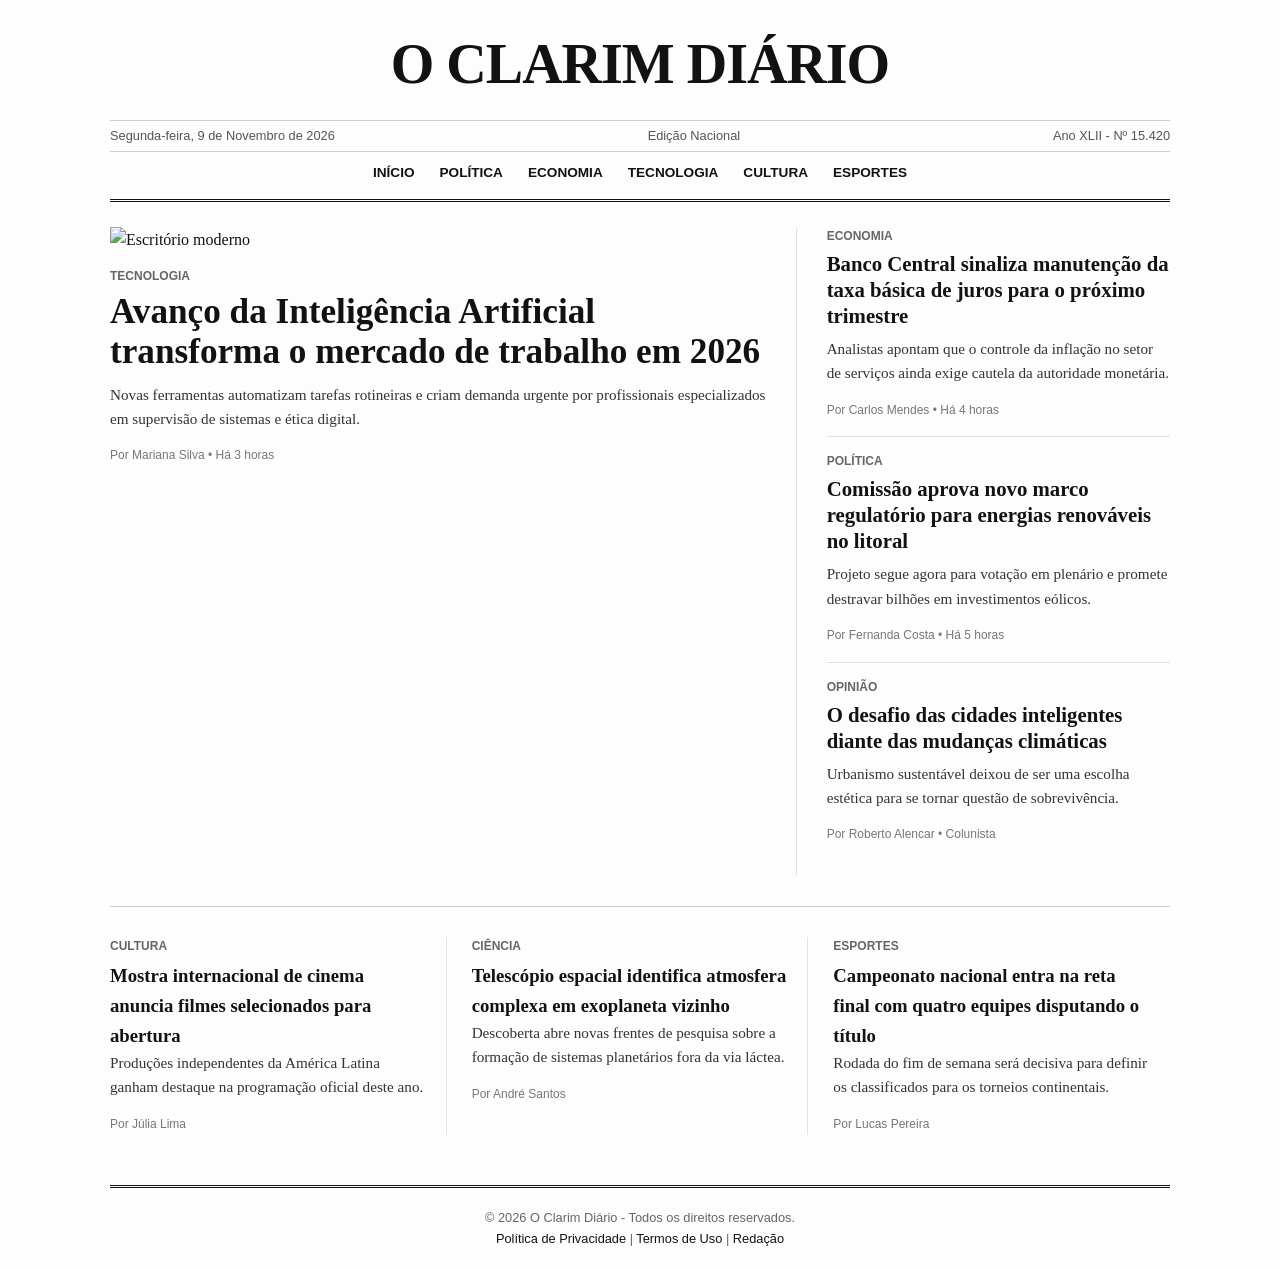
==== HTML/index.html @ 6b8b37ea "atualizando base e adicionando CSS" ====
<!DOCTYPE html>
<html lang="pt-BR">
<head>
    <meta charset="UTF-8">
    <meta name="viewport" content="width=device-width, initial-scale=1.0">
    <title>O Clarim Diário - Notícias e Análises</title>
    <link rel="stylesheet" href="../CSS/index.css">
</head>
<body>

    <header>
        <h1>O Clarim Diário</h1>
        <div class="info-edicao">
            <span>Segunda-feira, 9 de Novembro de 2026</span>
            <span>Edição Nacional</span>
            <span>Ano XLII - Nº 15.420</span>
        </div>
        <nav>
            <ul>
                <li><a href="index.html">Início</a></li>
                <li><a href="#politica">Política</a></li>
                <li><a href="#economia">Economia</a></li>
                <li><a href="#tecnologia">Tecnologia</a></li>
                <li><a href="#cultura">Cultura</a></li>
                <li><a href="#esportes">Esportes</a></li>
            </ul>
        </nav>
    </header>

    <main>
        <!-- Seção Principal em Grade (2 Colunas) -->
        <section class="grade-noticias">
            <!-- Manchete Principal -->
            <article class="manchete-principal">
                <a href="artigo.html">
                    <img src="../Imagens/escritorio-moderno.jpg" alt="Escritório moderno">
                    <span class="categoria">Tecnologia</span>
                    <h2>Avanço da Inteligência Artificial transforma o mercado de trabalho em 2026</h2>
                </a>
                <p class="resumo">Novas ferramentas automatizam tarefas rotineiras e criam demanda urgente por profissionais especializados em supervisão de sistemas e ética digital.</p>
                <span class="autor-data">Por Mariana Silva • Há 3 horas</span>
            </article>

            <!-- Coluna Lateral com Notícias Secundárias -->
            <div class="coluna-lateral">
                <article>
                    <span class="categoria">Economia</span>
                    <h3><a href="artigo.html">Banco Central sinaliza manutenção da taxa básica de juros para o próximo trimestre</a></h3>
                    <p class="resumo">Analistas apontam que o controle da inflação no setor de serviços ainda exige cautela da autoridade monetária.</p>
                    <span class="autor-data">Por Carlos Mendes • Há 4 horas</span>
                </article>

                <article>
                    <span class="categoria">Política</span>
                    <h3><a href="artigo.html">Comissão aprova novo marco regulatório para energias renováveis no litoral</a></h3>
                    <p class="resumo">Projeto segue agora para votação em plenário e promete destravar bilhões em investimentos eólicos.</p>
                    <span class="autor-data">Por Fernanda Costa • Há 5 horas</span>
                </article>

                <article>
                    <span class="categoria">Opinião</span>
                    <h3><a href="artigo.html">O desafio das cidades inteligentes diante das mudanças climáticas</a></h3>
                    <p class="resumo">Urbanismo sustentável deixou de ser uma escolha estética para se tornar questão de sobrevivência.</p>
                    <span class="autor-data">Por Roberto Alencar • Colunista</span>
                </article>
            </div>
        </section>

        <!-- Grade Inferior (3 Colunas) -->
        <section class="grade-secundaria">
            <article>
                <span class="categoria">Cultura</span>
                <h3><a href="artigo.html">Mostra internacional de cinema anuncia filmes selecionados para abertura</a></h3>
                <p class="resumo">Produções independentes da América Latina ganham destaque na programação oficial deste ano.</p>
                <span class="autor-data">Por Júlia Lima</span>
            </article>

            <article>
                <span class="categoria">Ciência</span>
                <h3><a href="artigo.html">Telescópio espacial identifica atmosfera complexa em exoplaneta vizinho</a></h3>
                <p class="resumo">Descoberta abre novas frentes de pesquisa sobre a formação de sistemas planetários fora da via láctea.</p>
                <span class="autor-data">Por André Santos</span>
            </article>

            <article>
                <span class="categoria">Esportes</span>
                <h3><a href="artigo.html">Campeonato nacional entra na reta final com quatro equipes disputando o título</a></h3>
                <p class="resumo">Rodada do fim de semana será decisiva para definir os classificados para os torneios continentais.</p>
                <span class="autor-data">Por Lucas Pereira</span>
            </article>
        </section>
    </main>

    <footer>
        <p>&copy; 2026 O Clarim Diário - Todos os direitos reservados.</p>
        <p><a href="#privacidade">Política de Privacidade</a> | <a href="#termos">Termos de Uso</a> | <a href="#contato">Redação</a></p>
    </footer>

</body>
</html>
---- CSS/index.css ----
/* Reset básico e tipografia clássica */
* {
    box-sizing: border-box;
    margin: 0;
    padding: 0;
}

body {
    font-family: Georgia, "Times New Roman", Times, serif;
    background-color: #fdfdfd;
    color: #121212;
    line-height: 1.6;
    max-width: 1100px;
    margin: 0 auto;
    padding: 20px;
}

a {
    color: #121212;
    text-decoration: none;
}

a:hover {
    text-decoration: underline;
}

/* Cabeçalho estilo jornal impresso */
header {
    text-align: center;
    border-bottom: 3px double #121212;
    padding-bottom: 15px;
    margin-bottom: 25px;
}

header h1 {
    font-size: 3.5rem;
    font-weight: 900;
    letter-spacing: -1px;
    text-transform: uppercase;
    margin-bottom: 5px;
}

.info-edicao {
    font-family: Arial, Helvetica, sans-serif;
    font-size: 0.8rem;
    color: #555;
    border-top: 1px solid #ccc;
    border-bottom: 1px solid #ccc;
    padding: 5px 0;
    margin: 10px 0;
    display: flex;
    justify-content: space-between;
}

nav ul {
    list-style: none;
    display: flex;
    justify-content: center;
    gap: 25px;
    font-family: Arial, Helvetica, sans-serif;
    font-size: 0.85rem;
    font-weight: bold;
    text-transform: uppercase;
    margin-top: 10px;
}

/* Grade da Página Inicial (Home) */
.grade-noticias {
    display: grid;
    grid-template-columns: 2fr 1fr;
    gap: 30px;
    border-bottom: 1px solid #ccc;
    padding-bottom: 30px;
    margin-bottom: 30px;
}

.manchete-principal {
    border-right: 1px solid #e2e2e2;
    padding-right: 30px;
}

.manchete-principal img {
    width: 100%;
    height: auto;
    margin-bottom: 15px;
}

.manchete-principal h2 {
    font-size: 2.2rem;
    line-height: 1.15;
    margin-bottom: 10px;
}

.coluna-lateral article {
    border-bottom: 1px solid #e2e2e2;
    padding-bottom: 15px;
    margin-bottom: 15px;
}

.coluna-lateral article:last-child {
    border-bottom: none;
}

.coluna-lateral h3 {
    font-size: 1.3rem;
    line-height: 1.25;
    margin-bottom: 8px;
}

/* Grade Secundária (3 colunas) */
.grade-secundaria {
    display: grid;
    grid-template-columns: repeat(3, 1fr);
    gap: 25px;
}

.grade-secundaria article {
    border-right: 1px solid #e2e2e2;
    padding-right: 20px;
}

.grade-secundaria article:last-child {
    border-right: none;
}

.categoria {
    font-family: Arial, Helvetica, sans-serif;
    font-size: 0.75rem;
    font-weight: bold;
    text-transform: uppercase;
    color: #666;
    display: block;
    margin-bottom: 5px;
}

.resumo {
    font-size: 0.95rem;
    color: #333;
    margin-bottom: 10px;
}

.autor-data {
    font-family: Arial, Helvetica, sans-serif;
    font-size: 0.75rem;
    color: #777;
}

/* Estilos Específicos da Página de Artigo */
.artigo-container {
    max-width: 720px;
    margin: 0 auto;
}

.artigo-header {
    text-align: left;
    border-bottom: 1px solid #e2e2e2;
    margin-bottom: 20px;
}

.artigo-header h2 {
    font-size: 2.5rem;
    line-height: 1.15;
    margin: 10px 0;
}

.subtitulo {
    font-size: 1.25rem;
    color: #555;
    font-style: italic;
    margin-bottom: 15px;
}

.artigo-corpo p {
    font-size: 1.15rem;
    margin-bottom: 20px;
    text-align: justify;
}

.artigo-corpo figure {
    margin: 25px 0;
}

.artigo-corpo img {
    width: 100%;
    height: auto;
}

.artigo-corpo figcaption {
    font-family: Arial, Helvetica, sans-serif;
    font-size: 0.8rem;
    color: #666;
    margin-top: 5px;
}

blockquote {
    border-left: 3px solid #121212;
    padding-left: 20px;
    margin: 25px 0;
    font-size: 1.3rem;
    font-style: italic;
    color: #333;
}

/* Seção de Comentários */
.comentarios {
    margin-top: 40px;
    padding-top: 20px;
    border-top: 2px solid #121212;
}

.comentario-item {
    border-bottom: 1px solid #eee;
    padding: 15px 0;
}

form {
    margin-top: 20px;
    background: #f4f4f4;
    padding: 20px;
}

input, textarea {
    width: 100%;
    padding: 8px;
    margin: 5px 0 15px 0;
    border: 1px solid #ccc;
    font-family: inherit;
}

button {
    background-color: #121212;
    color: #fff;
    border: none;
    padding: 10px 20px;
    cursor: pointer;
    font-family: Arial, sans-serif;
    text-transform: uppercase;
    font-weight: bold;
}

/* Rodapé */
footer {
    margin-top: 50px;
    padding-top: 20px;
    border-top: 3px double #121212;
    text-align: center;
    font-family: Arial, Helvetica, sans-serif;
    font-size: 0.8rem;
    color: #666;
}

/* Responsividade básica para celulares */
@media (max-width: 768px) {
    .grade-noticias, .grade-secundaria {
        grid-template-columns: 1fr;
    }
    .manchete-principal, .grade-secundaria article {
        border-right: none;
        padding-right: 0;
        border-bottom: 1px solid #e2e2e2;
        padding-bottom: 20px;
    }
    header h1 {
        font-size: 2.2rem;
    }
}
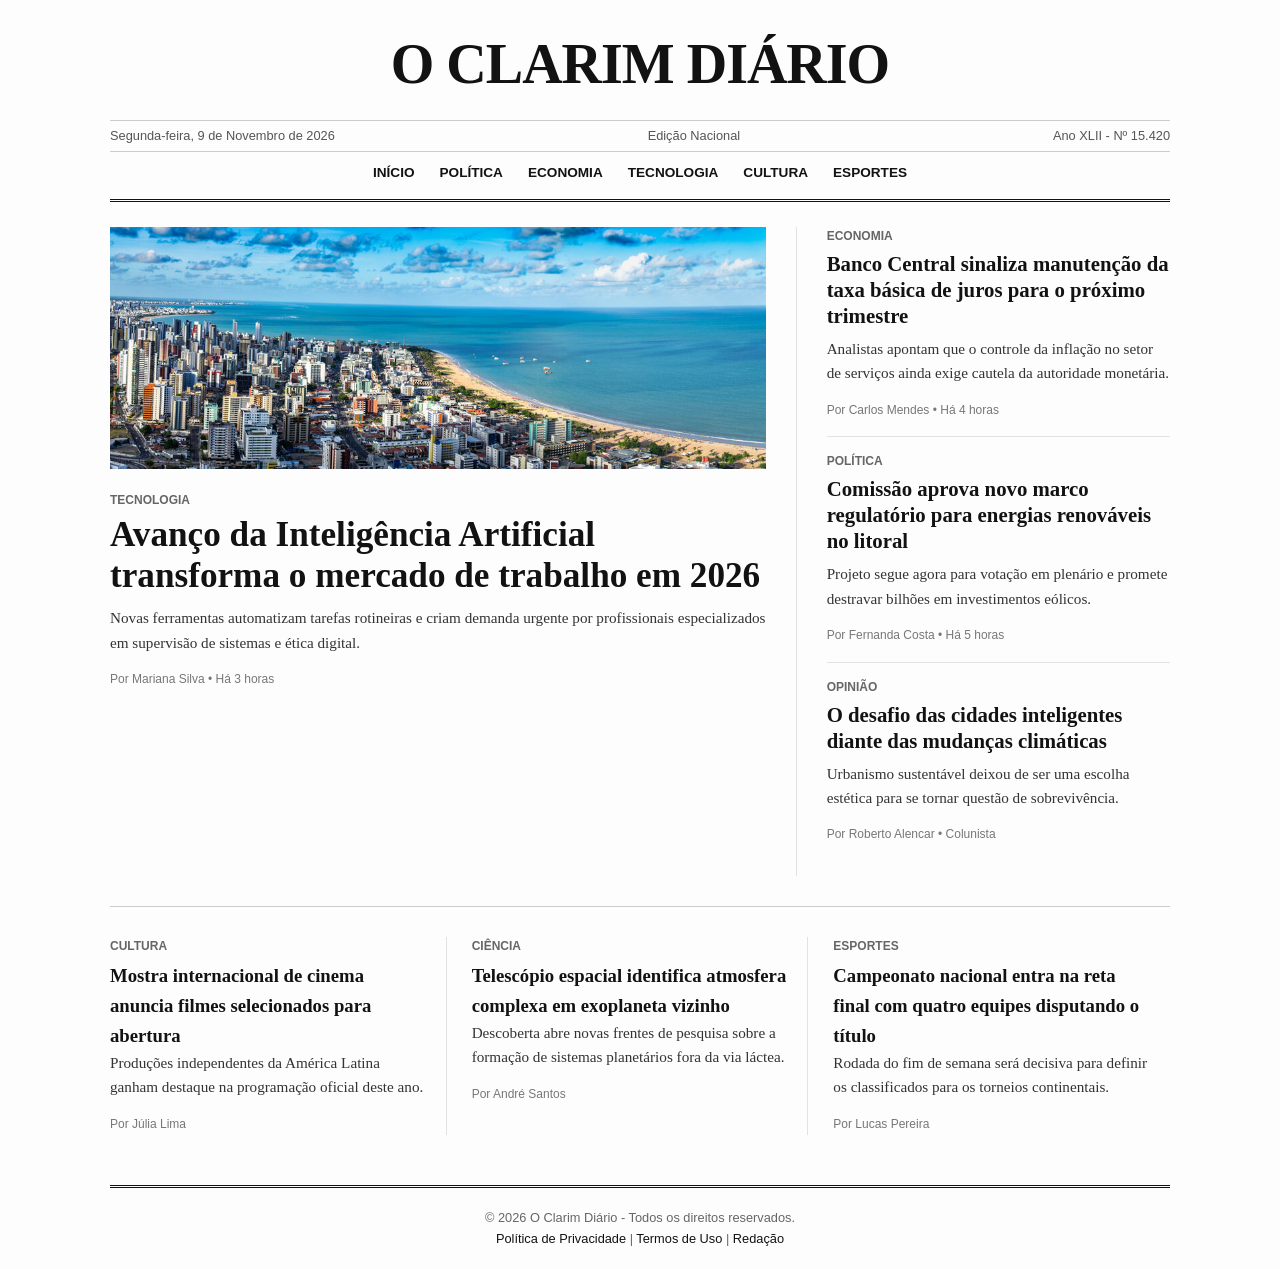
==== commit d56ab843: "adicionando imagem" ====
--- a/HTML/index.html
+++ b/HTML/index.html
@@ -32,8 +32,8 @@
         <section class="grade-noticias">
             <!-- Manchete Principal -->
             <article class="manchete-principal">
-                <a href="artigo.html">
-                    <img src="../Imagens/escritorio-moderno.jpg" alt="Escritório moderno">
+                <a href="artigos.html">
+                    <img src="../IMAGENS/360_F_562206900_ldLZOoWgf4XnoTmwVUwNDneIzvKTCr1F.png" alt="Foto de João pessoa">
                     <span class="categoria">Tecnologia</span>
                     <h2>Avanço da Inteligência Artificial transforma o mercado de trabalho em 2026</h2>
                 </a>
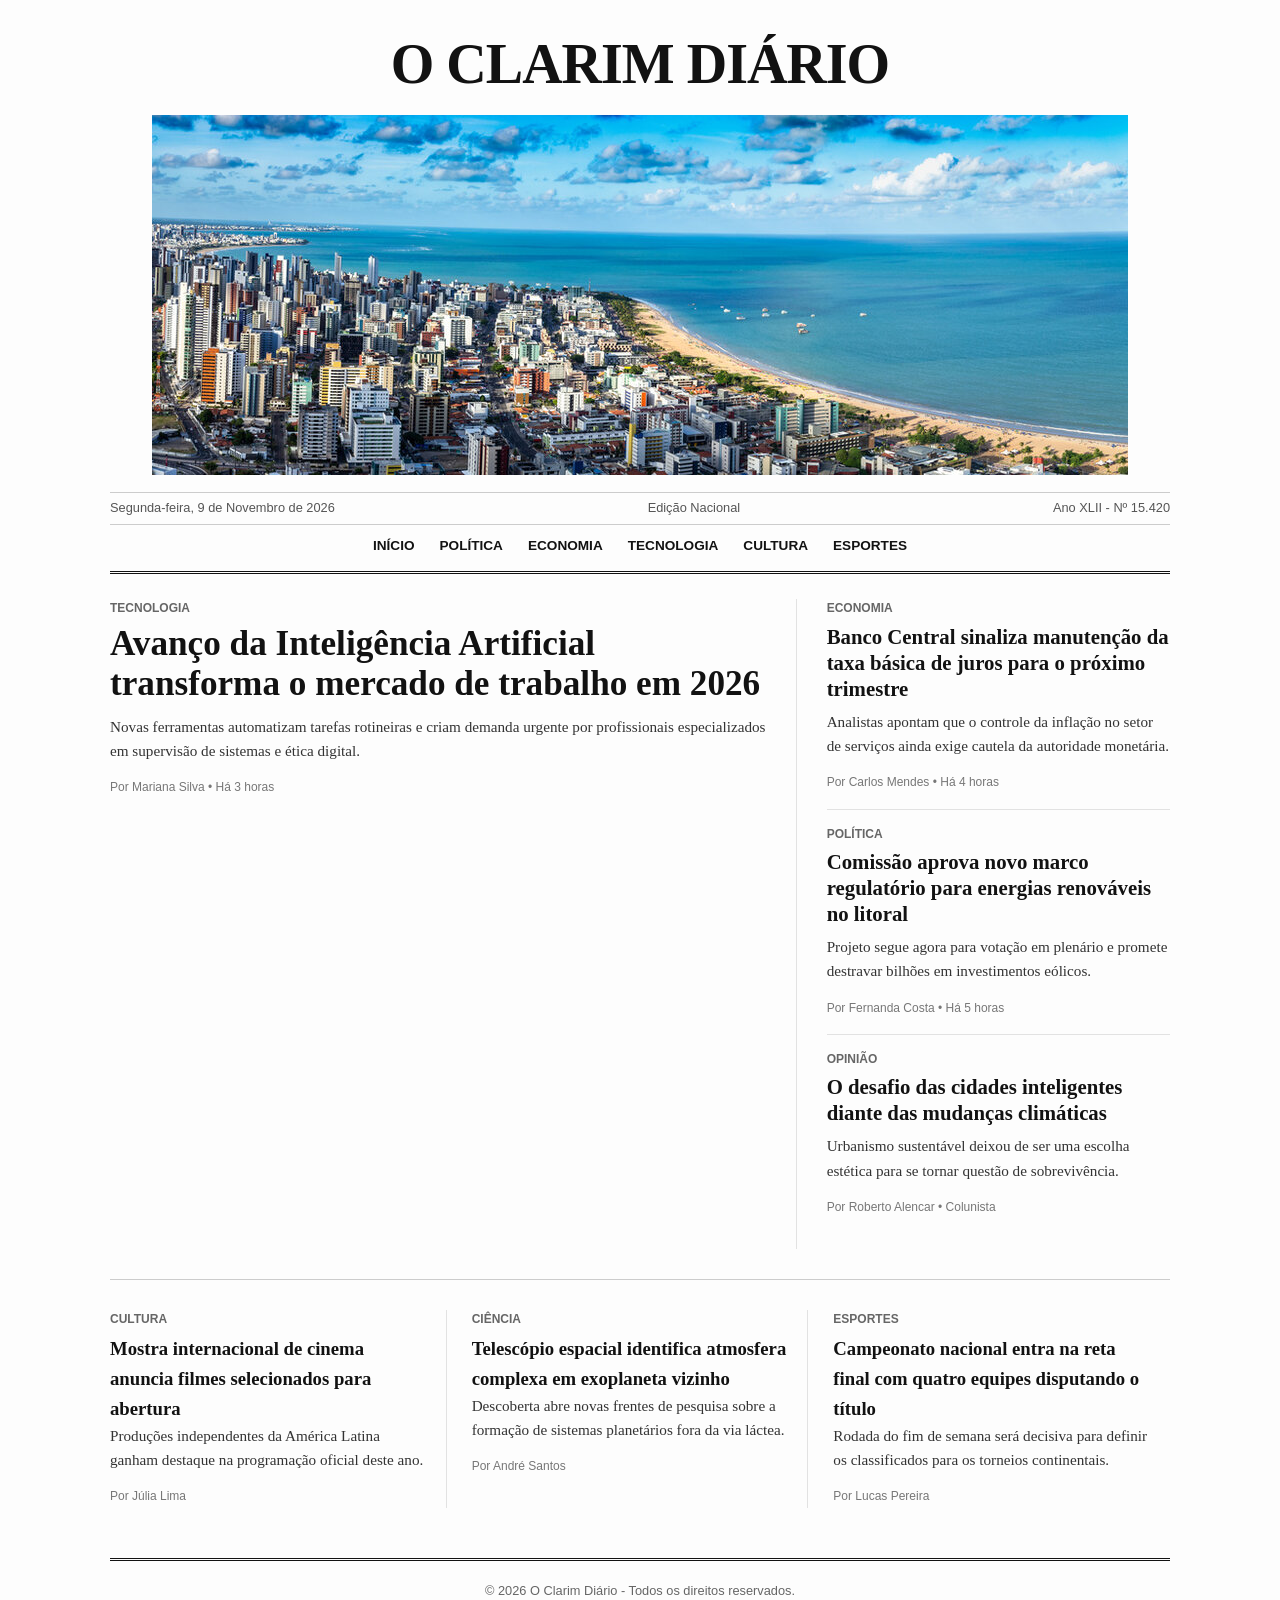
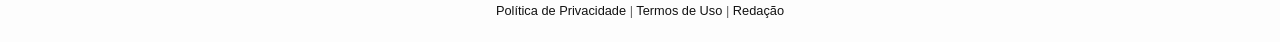
==== commit ac0fccb2: "mudando posição da imagem" ====
--- a/HTML/index.html
+++ b/HTML/index.html
@@ -10,6 +10,7 @@
 
     <header>
         <h1>O Clarim Diário</h1>
+       <img src="../IMAGENS/360_F_562206900_ldLZOoWgf4XnoTmwVUwNDneIzvKTCr1F.png" alt="Foto de João pessoa">        
         <div class="info-edicao">
             <span>Segunda-feira, 9 de Novembro de 2026</span>
             <span>Edição Nacional</span>
@@ -33,7 +34,6 @@
             <!-- Manchete Principal -->
             <article class="manchete-principal">
                 <a href="artigos.html">
-                    <img src="../IMAGENS/360_F_562206900_ldLZOoWgf4XnoTmwVUwNDneIzvKTCr1F.png" alt="Foto de João pessoa">
                     <span class="categoria">Tecnologia</span>
                     <h2>Avanço da Inteligência Artificial transforma o mercado de trabalho em 2026</h2>
                 </a>
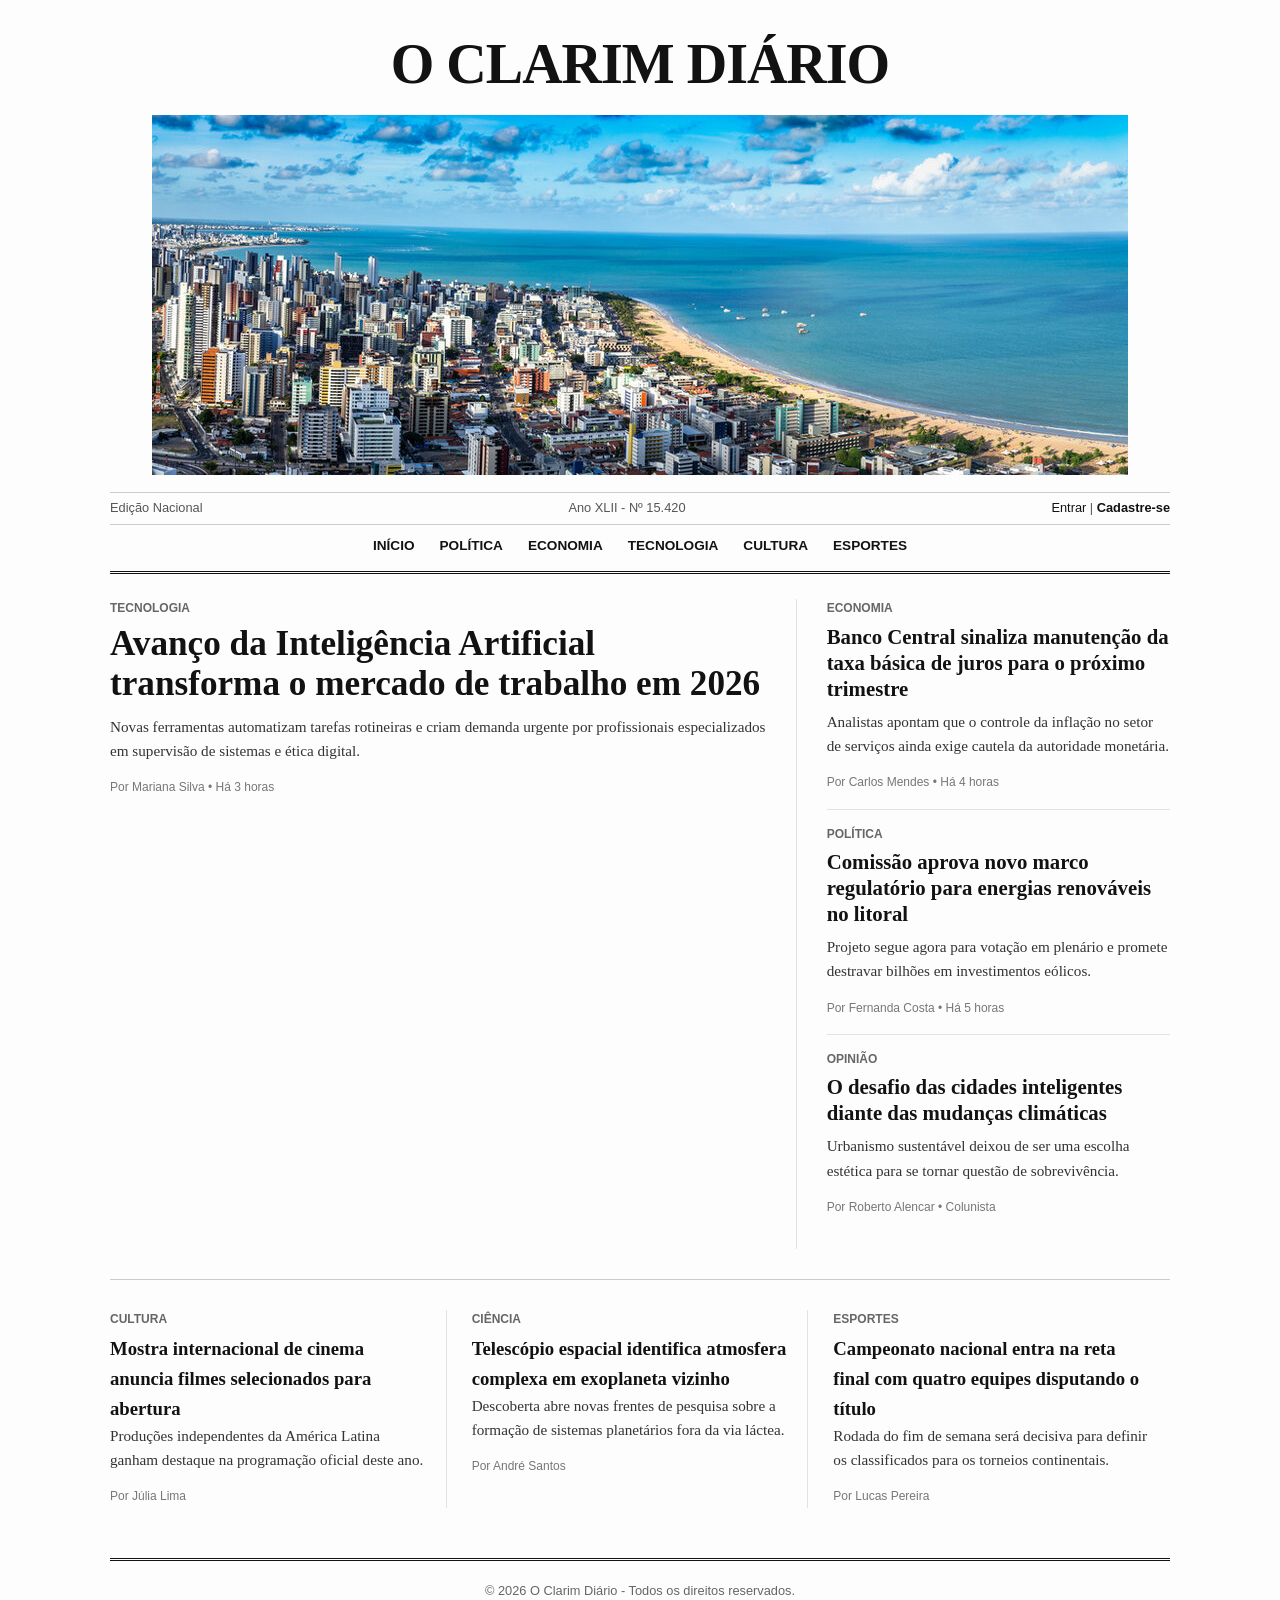
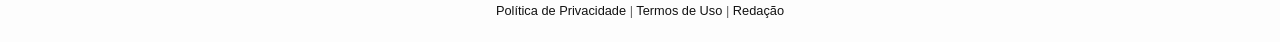
==== commit 54fa453c: "Atualizando texto e adicionando página pra postar notícias" ====
--- a/HTML/index.html
+++ b/HTML/index.html
@@ -12,9 +12,9 @@
         <h1>O Clarim Diário</h1>
        <img src="../IMAGENS/360_F_562206900_ldLZOoWgf4XnoTmwVUwNDneIzvKTCr1F.png" alt="Foto de João pessoa">        
         <div class="info-edicao">
-            <span>Segunda-feira, 9 de Novembro de 2026</span>
             <span>Edição Nacional</span>
             <span>Ano XLII - Nº 15.420</span>
+            <span><a href="login.html">Entrar</a> | <a href="cadastro.html"><strong>Cadastre-se</strong></a></span>            
         </div>
         <nav>
             <ul>
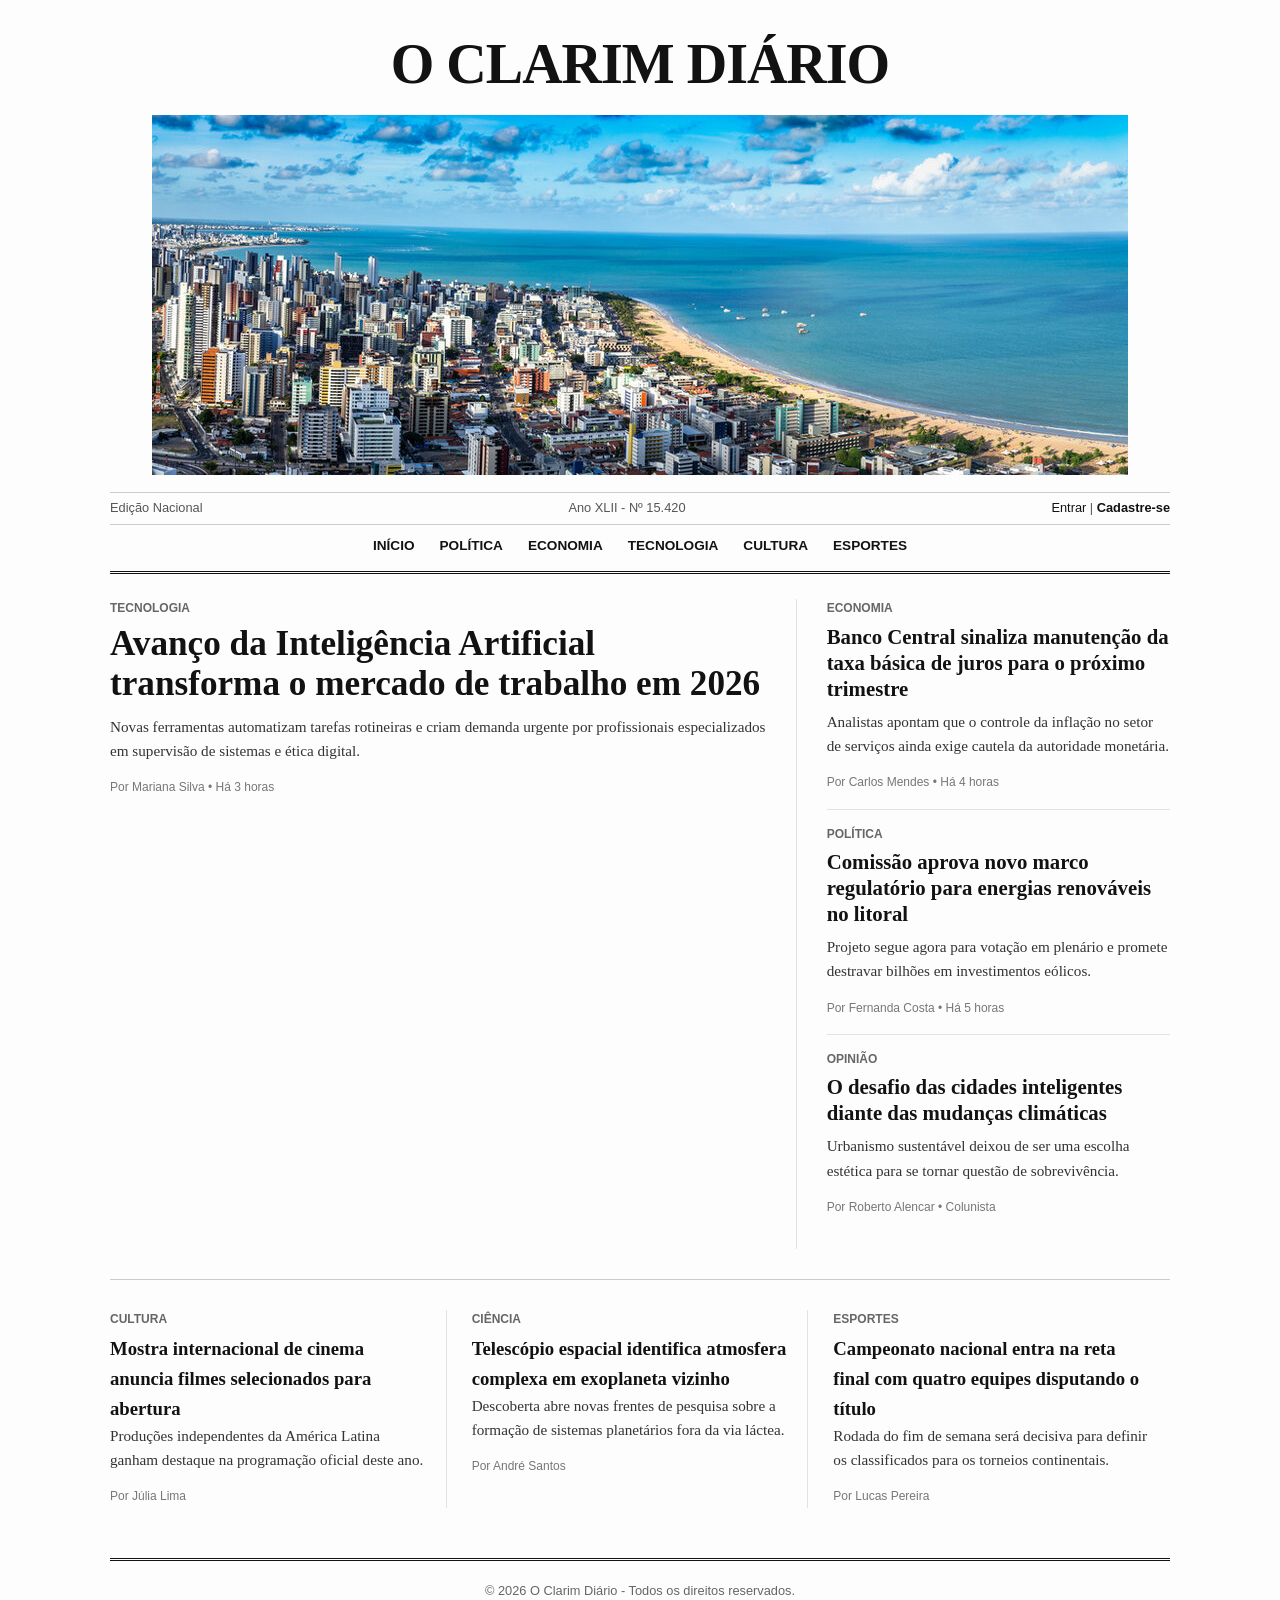
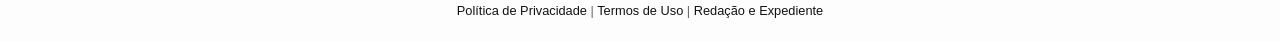
==== commit e0e14ffa: "adicionando termo de uso, política de privacidade" ====
--- a/HTML/index.html
+++ b/HTML/index.html
@@ -93,7 +93,7 @@
 
     <footer>
         <p>&copy; 2026 O Clarim Diário - Todos os direitos reservados.</p>
-        <p><a href="#privacidade">Política de Privacidade</a> | <a href="#termos">Termos de Uso</a> | <a href="#contato">Redação</a></p>
+    <p><a href="termosdeuso.html">Política de Privacidade</a> | <a href="termosdeuso.html#termos">Termos de Uso</a> | <a href="termosdeuso.html#redacao">Redação e Expediente</a></p>
     </footer>
 
 </body>
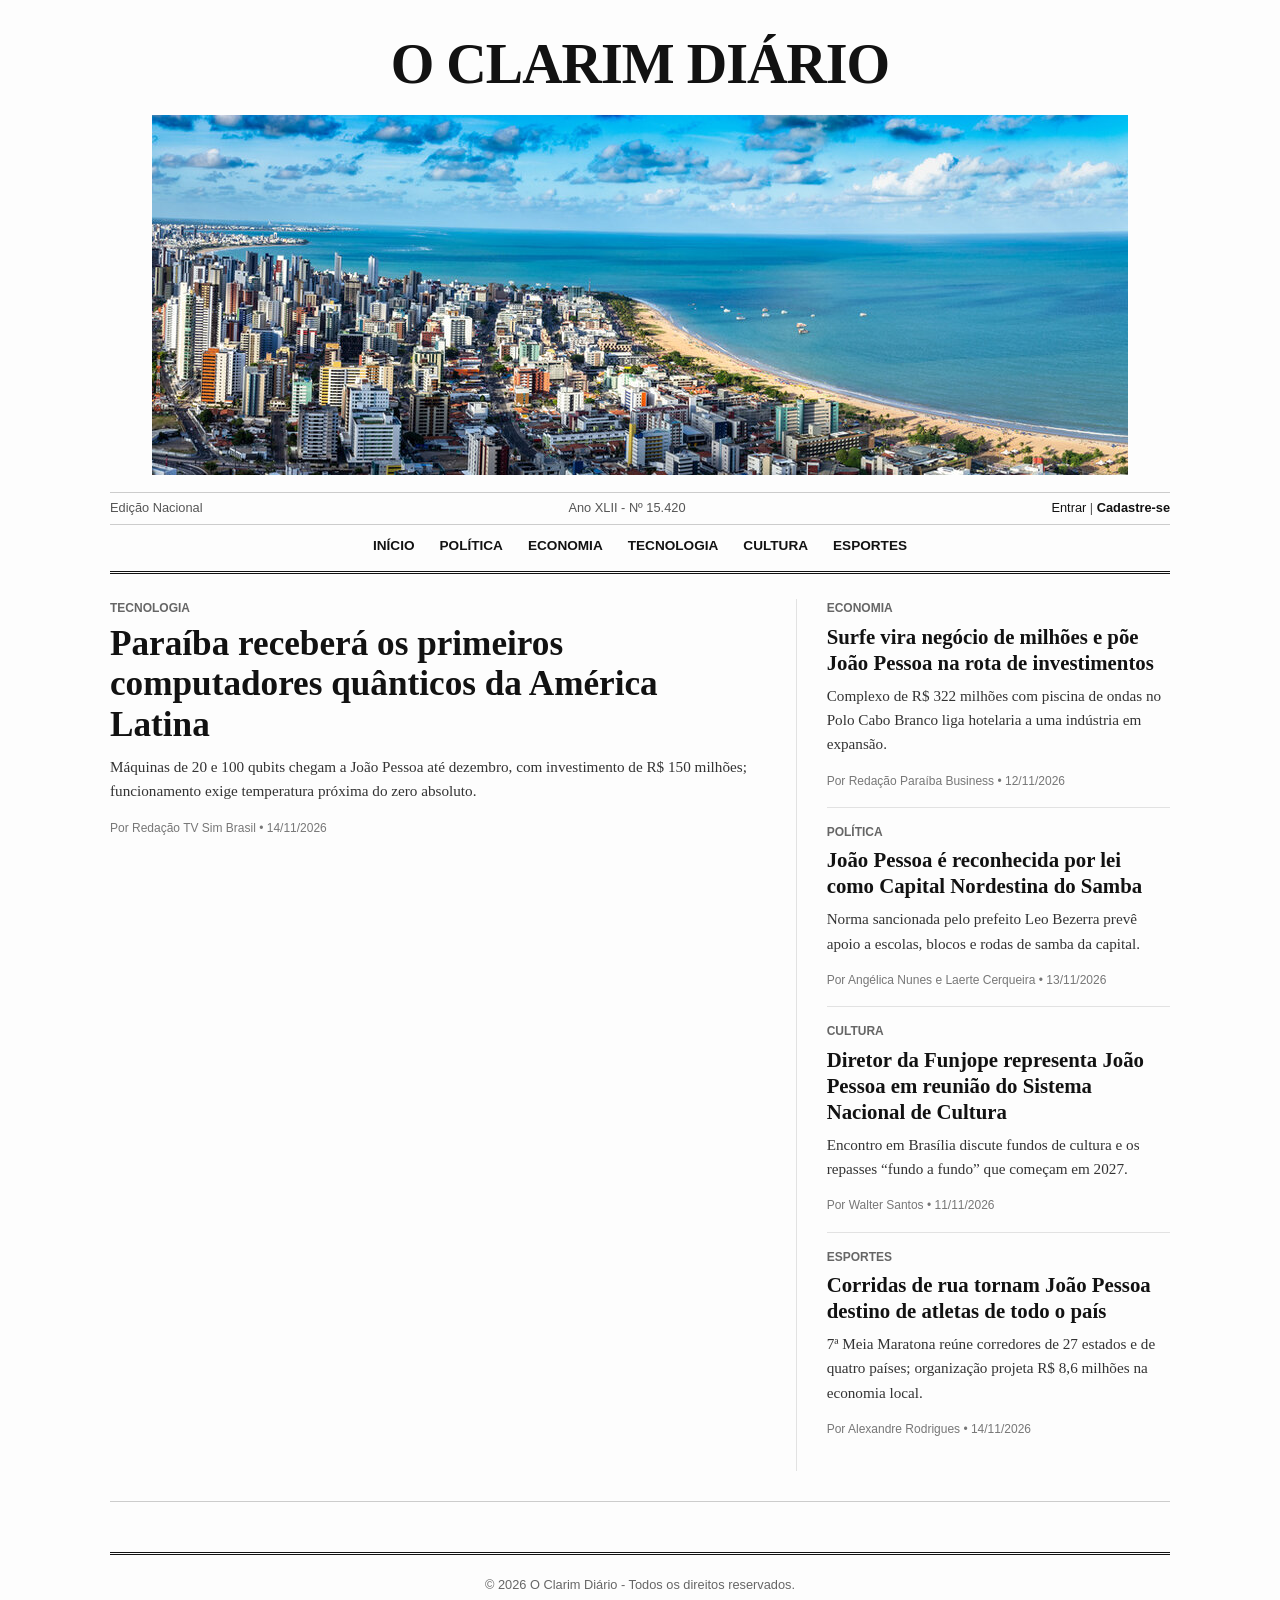
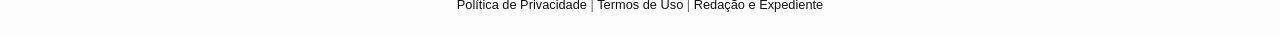
==== commit e5ee67fc: "adicionando novas imagens e noticias ao projeto" ====
--- a/HTML/index.html
+++ b/HTML/index.html
@@ -19,11 +19,11 @@
         <nav>
             <ul>
                 <li><a href="index.html">Início</a></li>
-                <li><a href="#politica">Política</a></li>
-                <li><a href="#economia">Economia</a></li>
-                <li><a href="#tecnologia">Tecnologia</a></li>
-                <li><a href="#cultura">Cultura</a></li>
-                <li><a href="#esportes">Esportes</a></li>
+                <li><a href="politica.html">Política</a></li>
+                <li><a href="economia.html">Economia</a></li>
+                <li><a href="tecnologia.html">Tecnologia</a></li>
+                <li><a href="cultura.html">Cultura</a></li>
+                <li><a href="esportes.html">Esportes</a></li>
             </ul>
         </nav>
     </header>
@@ -32,62 +32,45 @@
         <!-- Seção Principal em Grade (2 Colunas) -->
         <section class="grade-noticias">
             <!-- Manchete Principal -->
-            <article class="manchete-principal">
-                <a href="artigos.html">
+            <article class="manchete-principal" id="tecnologia">
+                <a href="tecnologia.html">
                     <span class="categoria">Tecnologia</span>
-                    <h2>Avanço da Inteligência Artificial transforma o mercado de trabalho em 2026</h2>
+                    <h2>Paraíba receberá os primeiros computadores quânticos da América Latina</h2>
                 </a>
-                <p class="resumo">Novas ferramentas automatizam tarefas rotineiras e criam demanda urgente por profissionais especializados em supervisão de sistemas e ética digital.</p>
-                <span class="autor-data">Por Mariana Silva • Há 3 horas</span>
+                <p class="resumo">Máquinas de 20 e 100 qubits chegam a João Pessoa até dezembro, com investimento de R$ 150 milhões; funcionamento exige temperatura próxima do zero absoluto.</p>
+                <span class="autor-data">Por Redação TV Sim Brasil • 14/11/2026</span>
             </article>
 
             <!-- Coluna Lateral com Notícias Secundárias -->
             <div class="coluna-lateral">
-                <article>
+                <article id="economia">
                     <span class="categoria">Economia</span>
-                    <h3><a href="artigo.html">Banco Central sinaliza manutenção da taxa básica de juros para o próximo trimestre</a></h3>
-                    <p class="resumo">Analistas apontam que o controle da inflação no setor de serviços ainda exige cautela da autoridade monetária.</p>
-                    <span class="autor-data">Por Carlos Mendes • Há 4 horas</span>
+                    <h3><a href="economia.html">Surfe vira negócio de milhões e põe João Pessoa na rota de investimentos</a></h3>
+                    <p class="resumo">Complexo de R$ 322 milhões com piscina de ondas no Polo Cabo Branco liga hotelaria a uma indústria em expansão.</p>
+                    <span class="autor-data">Por Redação Paraíba Business • 12/11/2026</span>
                 </article>
 
-                <article>
+                <article id="politica">
                     <span class="categoria">Política</span>
-                    <h3><a href="artigo.html">Comissão aprova novo marco regulatório para energias renováveis no litoral</a></h3>
-                    <p class="resumo">Projeto segue agora para votação em plenário e promete destravar bilhões em investimentos eólicos.</p>
-                    <span class="autor-data">Por Fernanda Costa • Há 5 horas</span>
+                    <h3><a href="politica.html">João Pessoa é reconhecida por lei como Capital Nordestina do Samba</a></h3>
+                    <p class="resumo">Norma sancionada pelo prefeito Leo Bezerra prevê apoio a escolas, blocos e rodas de samba da capital.</p>
+                    <span class="autor-data">Por Angélica Nunes e Laerte Cerqueira • 13/11/2026</span>
                 </article>
 
-                <article>
-                    <span class="categoria">Opinião</span>
-                    <h3><a href="artigo.html">O desafio das cidades inteligentes diante das mudanças climáticas</a></h3>
-                    <p class="resumo">Urbanismo sustentável deixou de ser uma escolha estética para se tornar questão de sobrevivência.</p>
-                    <span class="autor-data">Por Roberto Alencar • Colunista</span>
+                <article id="cultura">
+                    <span class="categoria">Cultura</span>
+                    <h3><a href="cultura.html">Diretor da Funjope representa João Pessoa em reunião do Sistema Nacional de Cultura</a></h3>
+                    <p class="resumo">Encontro em Brasília discute fundos de cultura e os repasses “fundo a fundo” que começam em 2027.</p>
+                    <span class="autor-data">Por Walter Santos • 11/11/2026</span>
+                </article>
+
+                <article id="esportes">
+                    <span class="categoria">Esportes</span>
+                    <h3><a href="esportes.html">Corridas de rua tornam João Pessoa destino de atletas de todo o país</a></h3>
+                    <p class="resumo">7ª Meia Maratona reúne corredores de 27 estados e de quatro países; organização projeta R$ 8,6 milhões na economia local.</p>
+                    <span class="autor-data">Por Alexandre Rodrigues • 14/11/2026</span>
                 </article>
             </div>
-        </section>
-
-        <!-- Grade Inferior (3 Colunas) -->
-        <section class="grade-secundaria">
-            <article>
-                <span class="categoria">Cultura</span>
-                <h3><a href="artigo.html">Mostra internacional de cinema anuncia filmes selecionados para abertura</a></h3>
-                <p class="resumo">Produções independentes da América Latina ganham destaque na programação oficial deste ano.</p>
-                <span class="autor-data">Por Júlia Lima</span>
-            </article>
-
-            <article>
-                <span class="categoria">Ciência</span>
-                <h3><a href="artigo.html">Telescópio espacial identifica atmosfera complexa em exoplaneta vizinho</a></h3>
-                <p class="resumo">Descoberta abre novas frentes de pesquisa sobre a formação de sistemas planetários fora da via láctea.</p>
-                <span class="autor-data">Por André Santos</span>
-            </article>
-
-            <article>
-                <span class="categoria">Esportes</span>
-                <h3><a href="artigo.html">Campeonato nacional entra na reta final com quatro equipes disputando o título</a></h3>
-                <p class="resumo">Rodada do fim de semana será decisiva para definir os classificados para os torneios continentais.</p>
-                <span class="autor-data">Por Lucas Pereira</span>
-            </article>
         </section>
     </main>
 
@@ -98,3 +81,4 @@
 
 </body>
 </html>
+
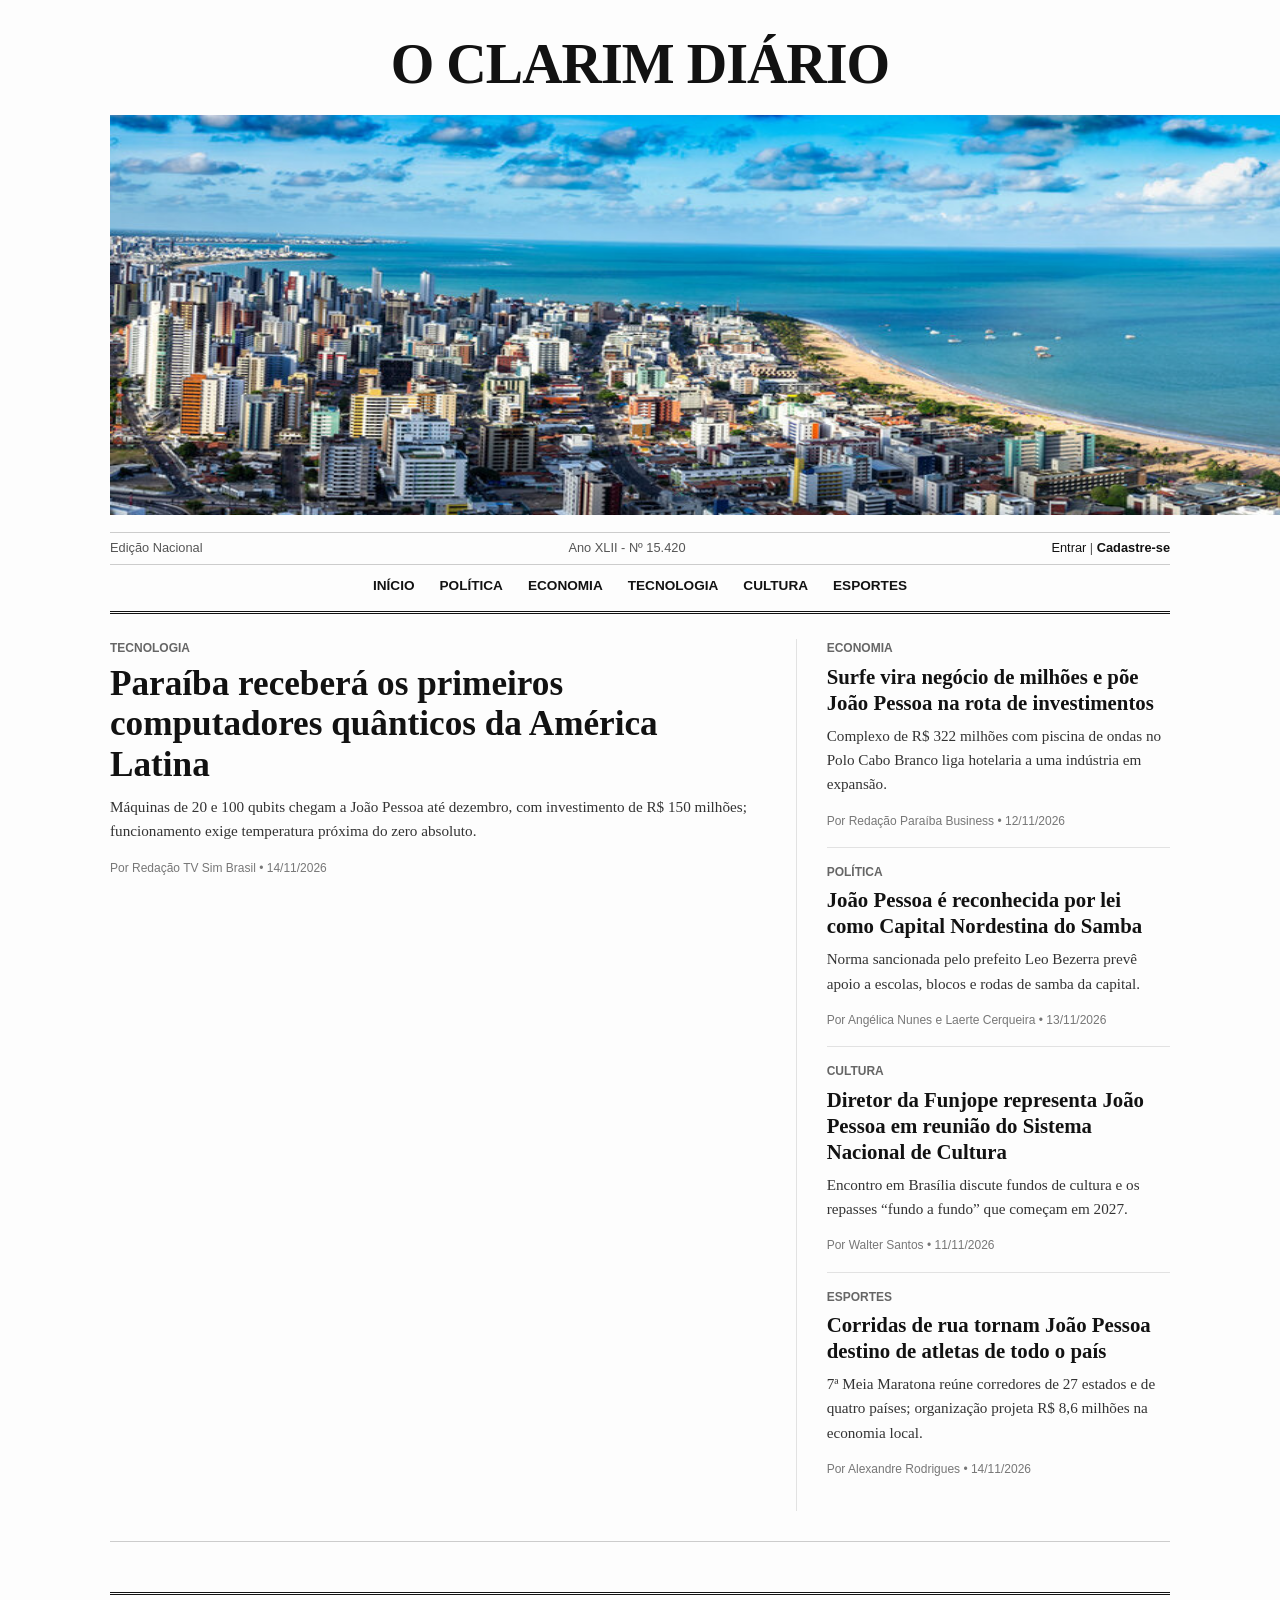
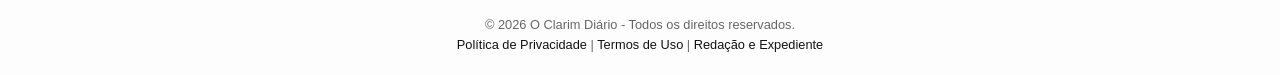
==== commit 3701ff74: "otimizando imagens" ====
--- a/HTML/index.html
+++ b/HTML/index.html
@@ -10,7 +10,7 @@
 
     <header>
         <h1>O Clarim Diário</h1>
-       <img src="../IMAGENS/360_F_562206900_ldLZOoWgf4XnoTmwVUwNDneIzvKTCr1F.png" alt="Foto de João pessoa">        
+       <img src="../IMAGENS/360_F_562206900_ldLZOoWgf4XnoTmwVUwNDneIzvKTCr1F.png" alt="Foto de João pessoa" width="1400" height="400">        
         <div class="info-edicao">
             <span>Edição Nacional</span>
             <span>Ano XLII - Nº 15.420</span>
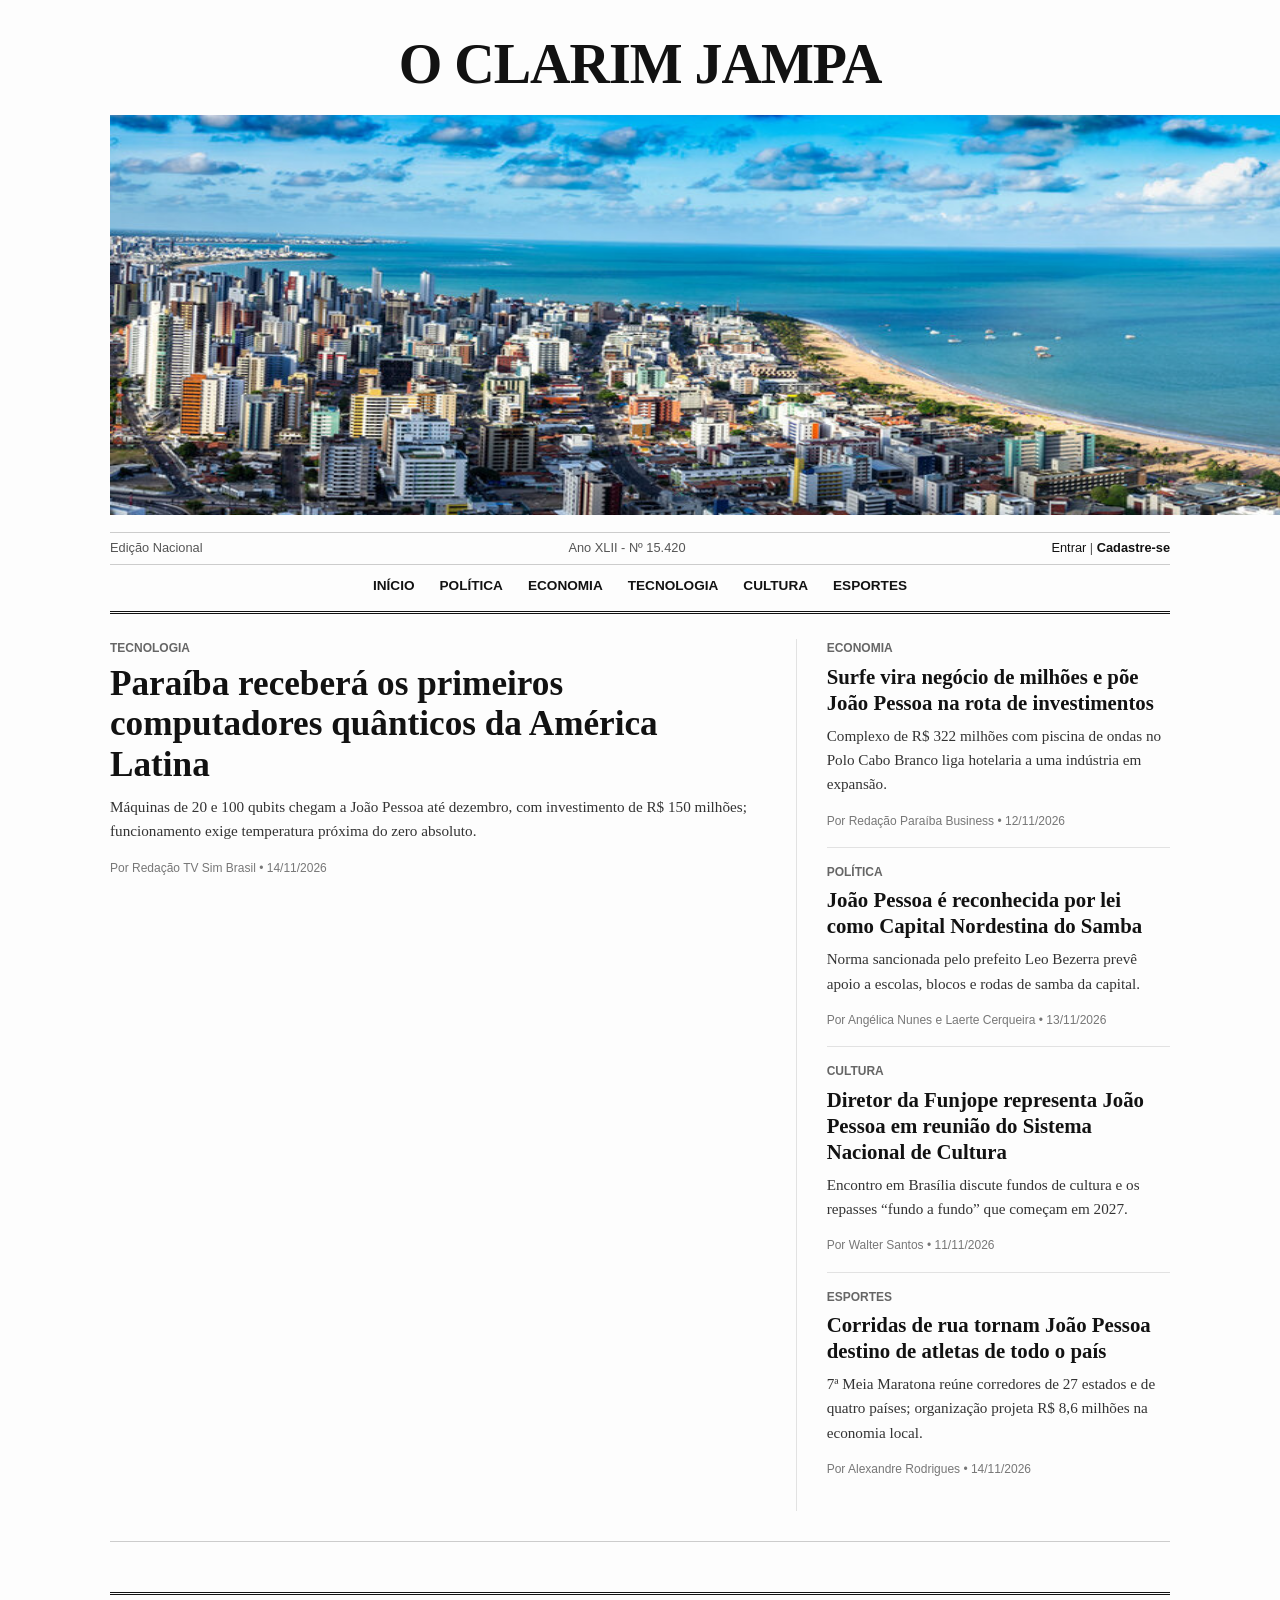
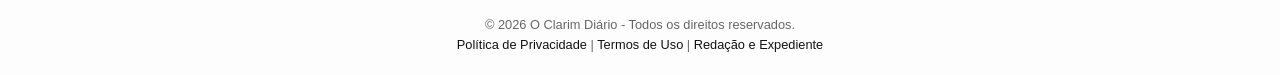
==== commit d7c8dcbd: "mudança de título" ====
--- a/HTML/index.html
+++ b/HTML/index.html
@@ -3,13 +3,13 @@
 <head>
     <meta charset="UTF-8">
     <meta name="viewport" content="width=device-width, initial-scale=1.0">
-    <title>O Clarim Diário - Notícias e Análises</title>
+    <title>O Clarim Jampa - Notícias de João Pessoa</title>
     <link rel="stylesheet" href="../CSS/index.css">
 </head>
 <body>
 
     <header>
-        <h1>O Clarim Diário</h1>
+        <h1>O Clarim Jampa</h1>
        <img src="../IMAGENS/360_F_562206900_ldLZOoWgf4XnoTmwVUwNDneIzvKTCr1F.png" alt="Foto de João pessoa" width="1400" height="400">        
         <div class="info-edicao">
             <span>Edição Nacional</span>
